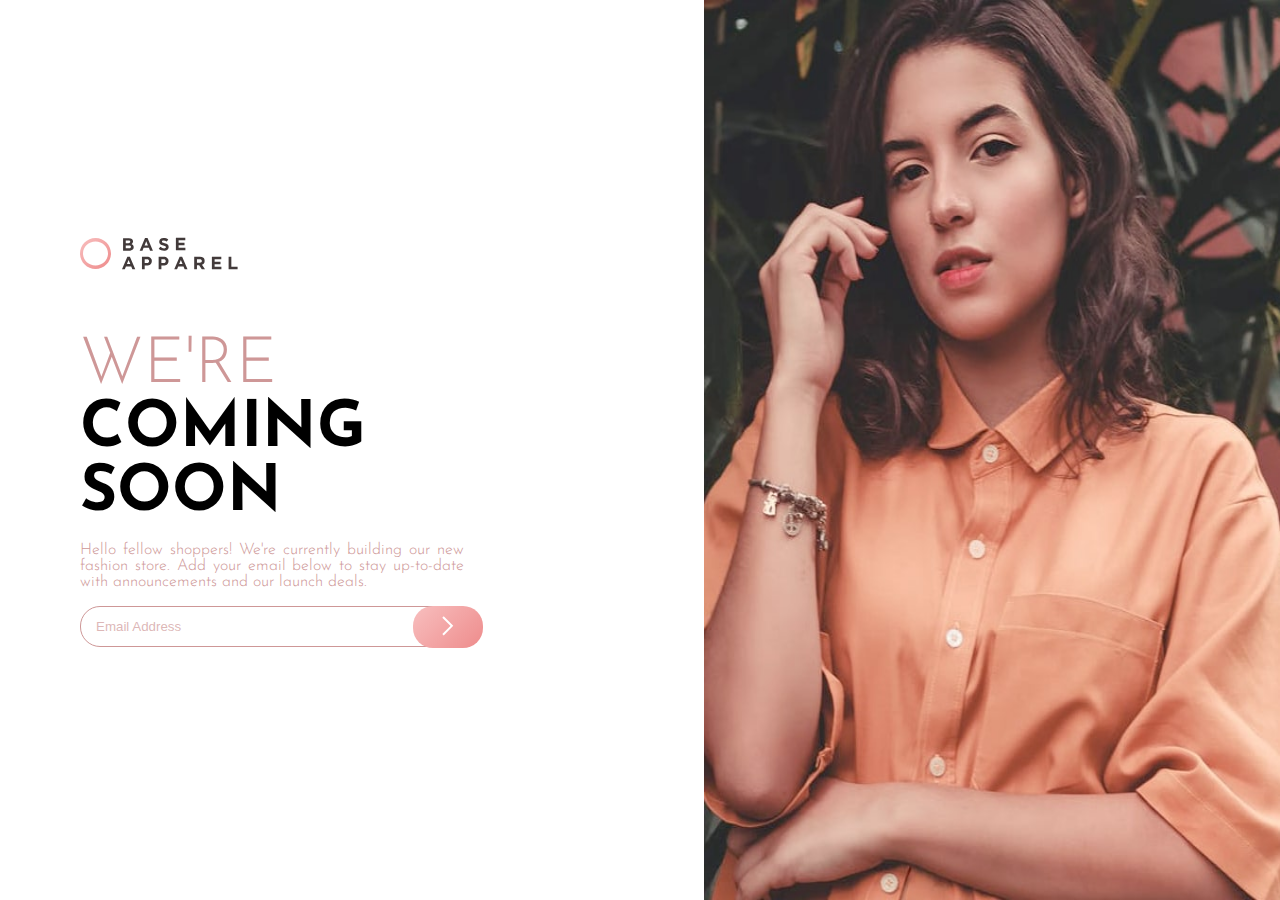
==== base-apparel-coming-soon-master/index.html @ c660d3cc "v1" ====
<!DOCTYPE html>
<html lang="en">
<head>
  <meta charset="UTF-8">
  <meta name="viewport" content="width=device-width, initial-scale=1.0"> <!-- displays site properly based on user's device -->

  <link rel="icon" type="image/png" sizes="32x32" href="./images/favicon-32x32.png">
  <link rel="stylesheet" href="style.css">
  
  <title>Frontend Mentor | Base Apparel coming soon page</title>

</head>
<body>


    <main>
      <div class="text">
        <img src="images/logo.svg" alt="logo">
        <h1><span>WE'RE</span> <br> COMING <br> SOON</h1>
        <p>
          Hello fellow shoppers! We're currently building our new fashion store.
          Add your email below to stay up-to-date with announcements and our launch deals.
        </p>
        <form class="buttonText">
          <label for="email" class="inputText">
            <input type="text" id="email" placeholder="Email Address">
            <img src="images/icon-error.svg" alt="error" class="iconError">
            <button id="button"><img src="images/icon-arrow.svg" alt="arrow"></button>
          </label>
        </form>
        <small id="errorEmail">Please provide a valid email</small>
      </div>
      <img src="images/hero-desktop.jpg" alt="imgG">
    </main>

  
  <!-- <footer>
    <p class="attribution">
      Challenge by <a href="https://www.frontendmentor.io?ref=challenge" target="_blank">Frontend Mentor</a>. 
      Coded by <a href="#">Your Name Here</a>.
    </p>
  </footer> -->
</body>
<script src="script.js"></script>
</html>
---- base-apparel-coming-soon-master/style.css ----
@import url('https://fonts.googleapis.com/css2?family=Josefin+Sans:wght@300;400;600&display=swap');

* {
    margin: 0;
    padding: 0;
    box-sizing: border-box;
}

:root {
    --Desaturated-Red: hsl(0, 36%, 70%);
    --Soft-Red: hsl(0, 93%, 68%);
    --Dark-Grayish-Red: hsl(0, 6%, 24%);

    --Font-Josefin: 'Josefin Sans', sans-serif;
}

body {
    font-family: var(--Font-Josefin);
    font-size: 16px;
}

main {
    max-width: 100vw;
    display: flex;
    align-items: center;
}

main > img {
    height: 100vh;
    width: 45vw;
}

.text {
    width: 55vw;
    display: flex;
    flex-direction: column;
    align-items: space-between;
    margin: 2rem 0rem 2rem 5rem;
}

.text > h1 {
    font-size: 4em;
    margin: 4rem 0rem 1rem 0rem;
}

.text > h1 > span {
    color: var(--Desaturated-Red);
    font-weight: 300;
}

.text > p {
    text-align: justify;
    color: var(--Desaturated-Red);
    font-weight: 300;
    max-width: 30vw;
}

.text > img {
    align-self: flex-start;
    order: -1;
    max-width: 100em;
}

.buttonText{
    display: flex;
    align-items: center;
}

.inputText {
    position: relative;
}

.iconError {
    display: none;
    position: absolute;
    bottom: 25px;
    right: 25%;
}

#email {
    margin: 1rem 0rem;
    padding: 12px 15px;
    border-radius: 20px;
    border: 1px solid var(--Desaturated-Red);
    width: 30vw;
}

#email::placeholder{
    color: hsla(0, 36%, 70%, 0.705);
}

#button {
    position: absolute;
    border-radius: 20px;
    width: 70px;
    height: 42px;
    border: none;
    bottom: 15px;
    right: -5%;
    background-image: linear-gradient(135deg, hsl(0, 80%, 86%),hsl(0, 74%, 74%));
}

#button:hover {
    height: 45px;
    cursor: pointer;
}

#button:active {
    background-color: var(--Desaturated-Red);
}

#errorEmail{
    display: none;
    font-size: 10px;
    color: red;
    margin-left: 20px;
}

.attribution { font-size: 11px; text-align: center; }
.attribution a { color: hsl(228, 45%, 44%); }
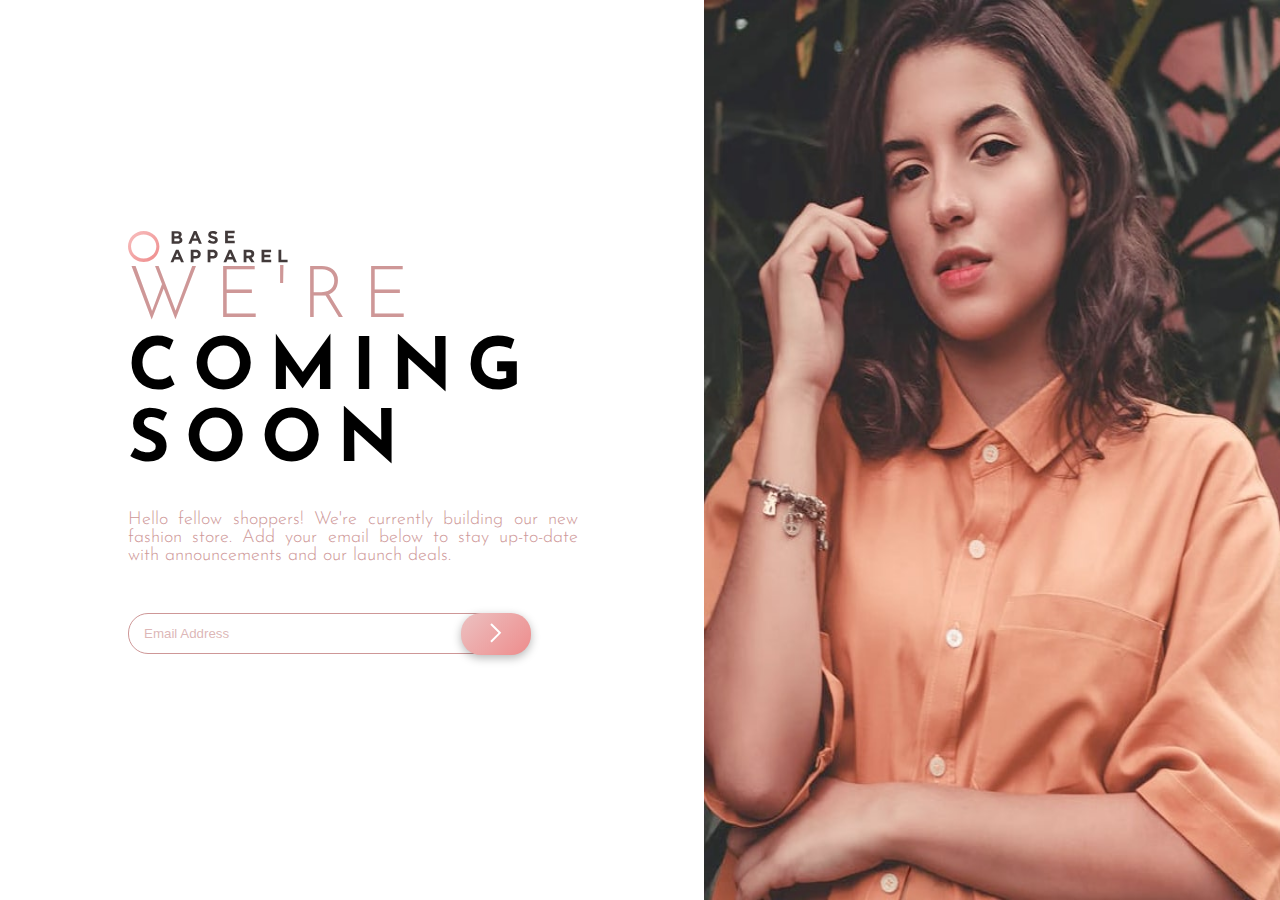
==== commit a88a2156: "v2" ====
--- a/base-apparel-coming-soon-master/index.html
+++ b/base-apparel-coming-soon-master/index.html
@@ -15,7 +15,7 @@
 
     <main>
       <div class="text">
-        <img src="images/logo.svg" alt="logo">
+        <img src="images/logo.svg" alt="logo" class="logo">
         <h1><span>WE'RE</span> <br> COMING <br> SOON</h1>
         <p>
           Hello fellow shoppers! We're currently building our new fashion store.
--- a/base-apparel-coming-soon-master/style.css
+++ b/base-apparel-coming-soon-master/style.css
@@ -16,31 +16,31 @@
 
 body {
     font-family: var(--Font-Josefin);
-    font-size: 16px;
+    font-size: 18px;
 }
 
 main {
     max-width: 100vw;
     display: flex;
+    justify-content: space-between;
     align-items: center;
 }
 
 main > img {
     height: 100vh;
-    width: 45vw;
+    max-width: 45vw;
 }
 
 .text {
-    width: 55vw;
+    max-width: 55vw;
     display: flex;
     flex-direction: column;
-    align-items: space-between;
-    margin: 2rem 0rem 2rem 5rem;
+    margin: 2rem 3rem 2rem 8rem;
 }
 
 .text > h1 {
     font-size: 4em;
-    margin: 4rem 0rem 1rem 0rem;
+    letter-spacing: 15px;
 }
 
 .text > h1 > span {
@@ -52,13 +52,12 @@
     text-align: justify;
     color: var(--Desaturated-Red);
     font-weight: 300;
-    max-width: 30vw;
+    max-width: 450px;
+    margin: 2rem 0rem;
 }
 
-.text > img {
-    align-self: flex-start;
-    order: -1;
-    max-width: 100em;
+.logo {
+    max-width: 10rem;
 }
 
 .buttonText{
@@ -89,6 +88,11 @@
     color: hsla(0, 36%, 70%, 0.705);
 }
 
+#email:focus {
+    outline: 0;
+    border-color: red;
+}
+
 #button {
     position: absolute;
     border-radius: 20px;
@@ -97,16 +101,21 @@
     border: none;
     bottom: 15px;
     right: -5%;
-    background-image: linear-gradient(135deg, hsl(0, 80%, 86%),hsl(0, 74%, 74%));
+    background-image: linear-gradient(135deg, hsla(0, 53%, 84%, 0.993),hsl(0, 74%, 74%));
+    box-shadow: 0px 3px 10px rgba(0, 0, 0, 0.288);
 }
 
 #button:hover {
     height: 45px;
+    bottom: 13px;
     cursor: pointer;
 }
 
 #button:active {
-    background-color: var(--Desaturated-Red);
+    background-image: linear-gradient(135deg, hsla(0, 80%, 86%, 0.568),hsla(0, 74%, 74%, 0.562));
+    width: 75px;
+    height: 50px;
+    bottom: 10px;
 }
 
 #errorEmail{
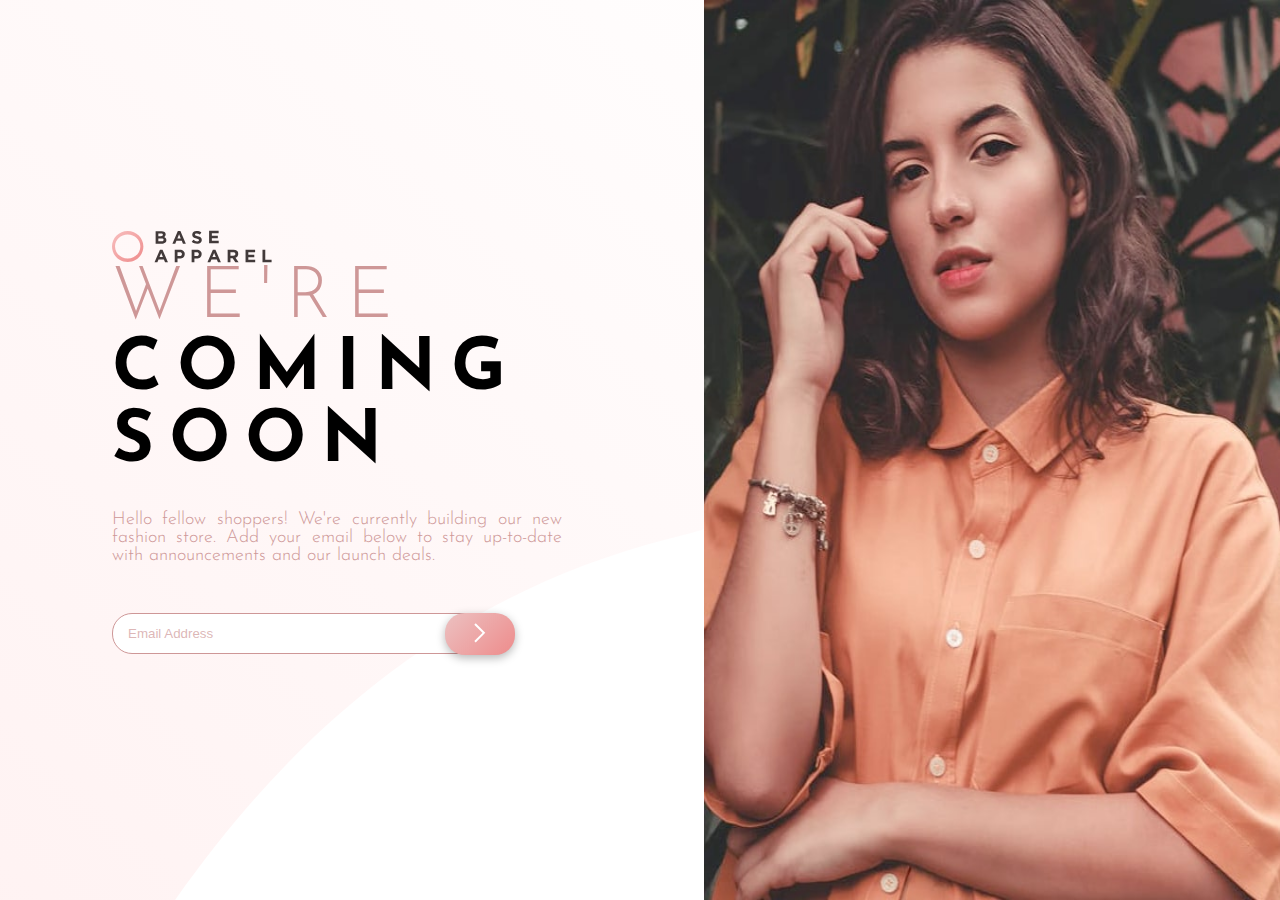
==== commit 3d245eb3: "v3" ====
--- a/base-apparel-coming-soon-master/index.html
+++ b/base-apparel-coming-soon-master/index.html
@@ -11,8 +11,6 @@
 
 </head>
 <body>
-
-
     <main>
       <div class="text">
         <img src="images/logo.svg" alt="logo" class="logo">
@@ -21,19 +19,17 @@
           Hello fellow shoppers! We're currently building our new fashion store.
           Add your email below to stay up-to-date with announcements and our launch deals.
         </p>
-        <form class="buttonText">
+        <form id="buttonText">
           <label for="email" class="inputText">
-            <input type="text" id="email" placeholder="Email Address">
-            <img src="images/icon-error.svg" alt="error" class="iconError">
+            <input type="text" id="email" class="markEmail" placeholder="Email Address">
+            <img src="images/icon-error.svg" alt="error" id="iconError">
             <button id="button"><img src="images/icon-arrow.svg" alt="arrow"></button>
           </label>
         </form>
-        <small id="errorEmail">Please provide a valid email</small>
+        <small id="errorEmail"></small>
       </div>
       <img src="images/hero-desktop.jpg" alt="imgG">
-    </main>
-
-  
+    </main> 
   <!-- <footer>
     <p class="attribution">
       Challenge by <a href="https://www.frontendmentor.io?ref=challenge" target="_blank">Frontend Mentor</a>. 
--- a/base-apparel-coming-soon-master/style.css
+++ b/base-apparel-coming-soon-master/style.css
@@ -20,7 +20,10 @@
 }
 
 main {
+    background-image: url("images/bg-pattern-desktop.svg");
+    background-size: cover;
     max-width: 100vw;
+    min-width: 100vw;
     display: flex;
     justify-content: space-between;
     align-items: center;
@@ -28,14 +31,14 @@
 
 main > img {
     height: 100vh;
-    max-width: 45vw;
+    width: 45vw;
 }
 
 .text {
-    max-width: 55vw;
+    width: 55vw;
     display: flex;
     flex-direction: column;
-    margin: 2rem 3rem 2rem 8rem;
+    margin: 2rem 3rem 2rem 7rem;
 }
 
 .text > h1 {
@@ -60,7 +63,7 @@
     max-width: 10rem;
 }
 
-.buttonText{
+#buttonText{
     display: flex;
     align-items: center;
 }
@@ -69,12 +72,13 @@
     position: relative;
 }
 
-.iconError {
+#iconError {
     display: none;
     position: absolute;
     bottom: 25px;
     right: 25%;
 }
+
 
 #email {
     margin: 1rem 0rem;
@@ -84,13 +88,13 @@
     width: 30vw;
 }
 
+
 #email::placeholder{
     color: hsla(0, 36%, 70%, 0.705);
 }
 
 #email:focus {
     outline: 0;
-    border-color: red;
 }
 
 #button {
@@ -119,7 +123,6 @@
 }
 
 #errorEmail{
-    display: none;
     font-size: 10px;
     color: red;
     margin-left: 20px;
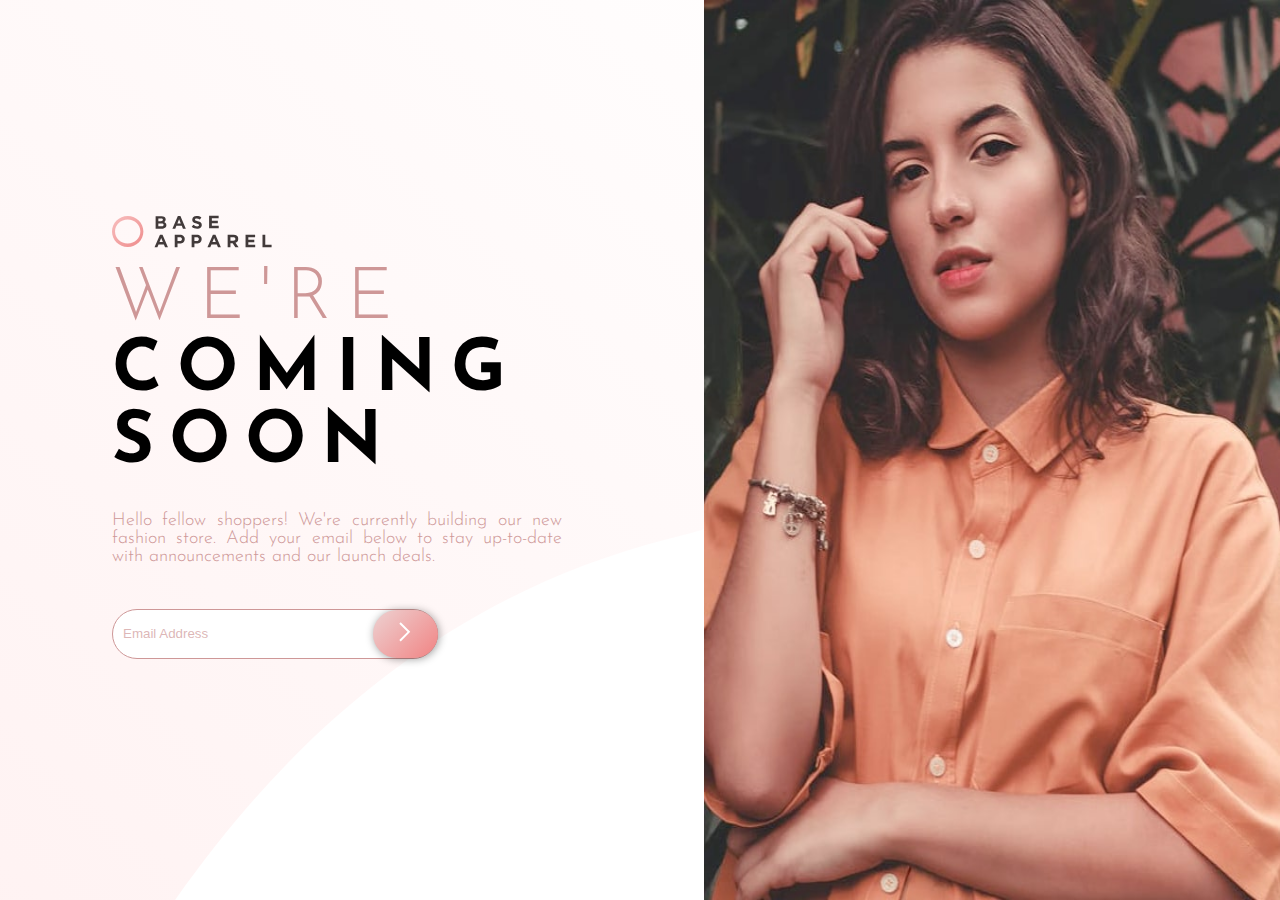
==== commit 973c95cf: "buttonfix" ====
--- a/base-apparel-coming-soon-master/index.html
+++ b/base-apparel-coming-soon-master/index.html
@@ -20,11 +20,9 @@
           Add your email below to stay up-to-date with announcements and our launch deals.
         </p>
         <form id="buttonText">
-          <label for="email" class="inputText">
             <input type="text" id="email" class="markEmail" placeholder="Email Address">
             <img src="images/icon-error.svg" alt="error" id="iconError">
             <button id="button"><img src="images/icon-arrow.svg" alt="arrow"></button>
-          </label>
         </form>
         <small id="errorEmail"></small>
       </div>
--- a/base-apparel-coming-soon-master/style.css
+++ b/base-apparel-coming-soon-master/style.css
@@ -38,7 +38,7 @@
     width: 55vw;
     display: flex;
     flex-direction: column;
-    margin: 2rem 3rem 2rem 7rem;
+    margin: 0rem 3rem 2rem 7rem;
 }
 
 .text > h1 {
@@ -61,31 +61,36 @@
 
 .logo {
     max-width: 10rem;
+    margin: 1rem 0rem;
 }
 
 #buttonText{
     display: flex;
     align-items: center;
+    position: relative;
+    width: 60%;
+    height: 51px;
+    border-radius: 30px;
+    margin: 10px 0px;
 }
 
-.inputText {
-    position: relative;
-}
 
 #iconError {
     display: none;
     position: absolute;
-    bottom: 25px;
+    bottom: 15px;
     right: 25%;
 }
 
 
 #email {
     margin: 1rem 0rem;
-    padding: 12px 15px;
-    border-radius: 20px;
+    border-radius: 30px;
     border: 1px solid var(--Desaturated-Red);
-    width: 30vw;
+    width: 100%;
+    height: 50px;
+    padding: 10px;
+    padding: auto;
 }
 
 
@@ -99,27 +104,23 @@
 
 #button {
     position: absolute;
-    border-radius: 20px;
-    width: 70px;
-    height: 42px;
+    border-radius: 30px;
+    width: 20%;
+    height: 95%;
     border: none;
-    bottom: 15px;
-    right: -5%;
-    background-image: linear-gradient(135deg, hsla(0, 53%, 84%, 0.993),hsl(0, 74%, 74%));
-    box-shadow: 0px 3px 10px rgba(0, 0, 0, 0.288);
+    top: 3%;
+    right: 0.1%;
+    background-image: linear-gradient(135deg, hsla(0, 53%, 84%, 0.63),hsl(0, 80%, 73%));
+    box-shadow: 1px 1px 8px rgba(0, 0, 0, 0.39);
 }
 
 #button:hover {
-    height: 45px;
-    bottom: 13px;
     cursor: pointer;
+    background-image: linear-gradient(135deg, hsl(0, 80%, 73%),hsla(0, 53%, 84%, 0.63));
 }
 
 #button:active {
     background-image: linear-gradient(135deg, hsla(0, 80%, 86%, 0.568),hsla(0, 74%, 74%, 0.562));
-    width: 75px;
-    height: 50px;
-    bottom: 10px;
 }
 
 #errorEmail{
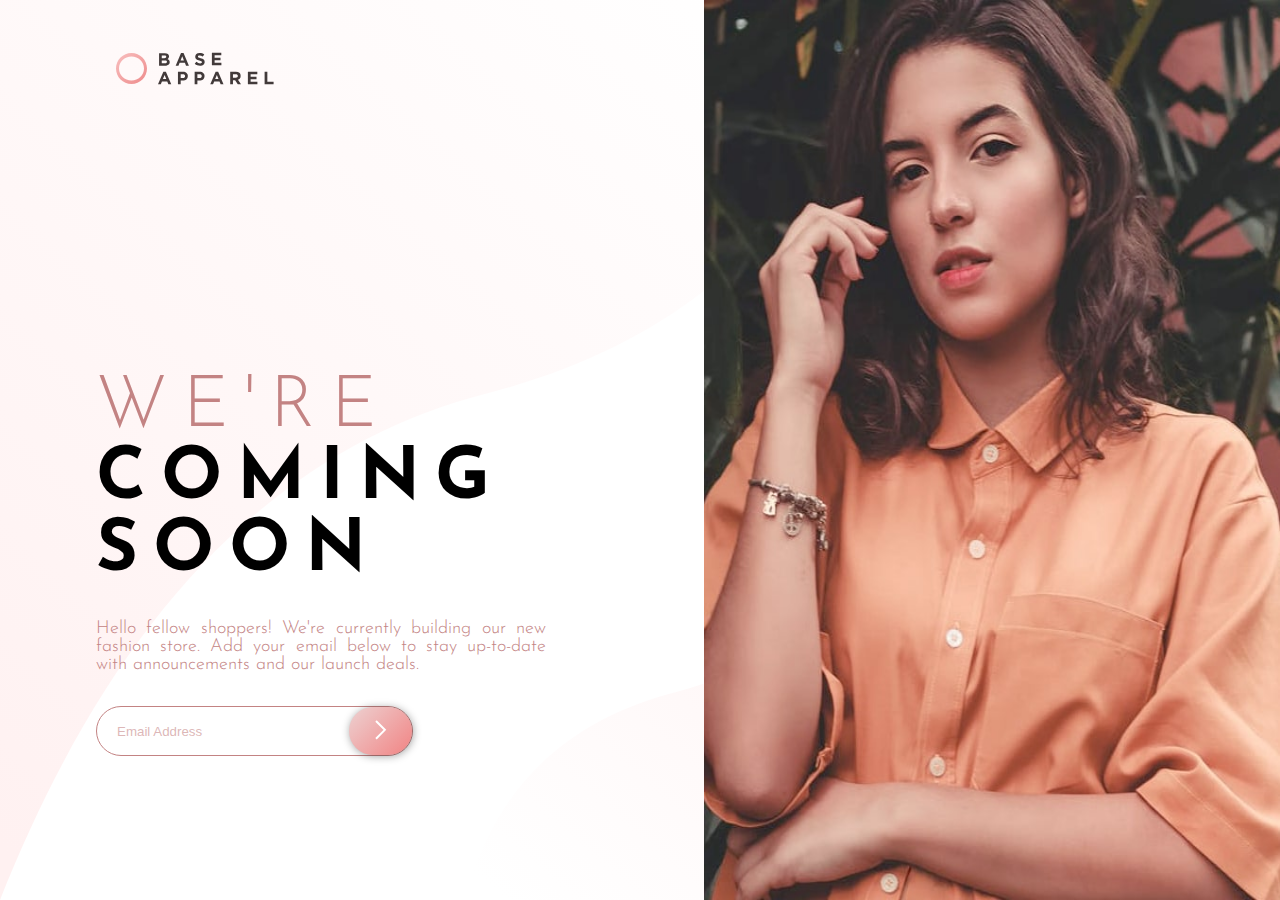
==== commit d8848cf1: "fixMain" ====
--- a/base-apparel-coming-soon-master/index.html
+++ b/base-apparel-coming-soon-master/index.html
@@ -14,17 +14,19 @@
     <main>
       <div class="text">
         <img src="images/logo.svg" alt="logo" class="logo">
-        <h1><span>WE'RE</span> <br> COMING <br> SOON</h1>
-        <p>
-          Hello fellow shoppers! We're currently building our new fashion store.
-          Add your email below to stay up-to-date with announcements and our launch deals.
-        </p>
-        <form id="buttonText">
-            <input type="text" id="email" class="markEmail" placeholder="Email Address">
-            <img src="images/icon-error.svg" alt="error" id="iconError">
-            <button id="button"><img src="images/icon-arrow.svg" alt="arrow"></button>
-        </form>
-        <small id="errorEmail"></small>
+        <div class="container">
+          <h1><span>WE'RE</span> <br> COMING <br> SOON</h1>
+          <p>
+            Hello fellow shoppers! We're currently building our new fashion store.
+            Add your email below to stay up-to-date with announcements and our launch deals.
+          </p>
+          <form id="buttonText">
+              <input type="text" id="email" class="markEmail" placeholder="Email Address">
+              <img src="images/icon-error.svg" alt="error" id="iconError">
+              <button id="button"><img src="images/icon-arrow.svg" alt="arrow"></button>
+          </form>
+          <small id="errorEmail"></small>
+        </div>
       </div>
       <img src="images/hero-desktop.jpg" alt="imgG">
     </main> 
--- a/base-apparel-coming-soon-master/style.css
+++ b/base-apparel-coming-soon-master/style.css
@@ -7,7 +7,7 @@
 }
 
 :root {
-    --Desaturated-Red: hsl(0, 36%, 70%);
+    --Desaturated-Red: hsl(0, 35%, 64%);
     --Soft-Red: hsl(0, 93%, 68%);
     --Dark-Grayish-Red: hsl(0, 6%, 24%);
 
@@ -20,12 +20,10 @@
 }
 
 main {
-    background-image: url("images/bg-pattern-desktop.svg");
-    background-size: cover;
-    max-width: 100vw;
-    min-width: 100vw;
+    width: 100vw;
+    height: 100vh;
     display: flex;
-    justify-content: space-between;
+    justify-content: center;
     align-items: center;
 }
 
@@ -35,23 +33,28 @@
 }
 
 .text {
+    background-image: url("images/bg-pattern-desktop.svg");
+    background-repeat: no-repeat;
+    background-size: cover;
     width: 55vw;
+    height: 100vh;
     display: flex;
+    justify-content: space-between;
     flex-direction: column;
-    margin: 0rem 3rem 2rem 7rem;
+    padding: 2rem 2rem 0rem 6rem;
 }
 
-.text > h1 {
+.text > .container > h1 {
     font-size: 4em;
     letter-spacing: 15px;
 }
 
-.text > h1 > span {
+.text > .container > h1 > span {
     color: var(--Desaturated-Red);
     font-weight: 300;
 }
 
-.text > p {
+.text > .container > p {
     text-align: justify;
     color: var(--Desaturated-Red);
     font-weight: 300;
@@ -59,16 +62,21 @@
     margin: 2rem 0rem;
 }
 
+.container {
+    margin-bottom: 20%;
+}
+
 .logo {
     max-width: 10rem;
-    margin: 1rem 0rem;
+    align-self: flex-start;
+    margin: 20px;
 }
 
 #buttonText{
     display: flex;
     align-items: center;
     position: relative;
-    width: 60%;
+    width: 55%;
     height: 51px;
     border-radius: 30px;
     margin: 10px 0px;
@@ -89,8 +97,7 @@
     border: 1px solid var(--Desaturated-Red);
     width: 100%;
     height: 50px;
-    padding: 10px;
-    padding: auto;
+    padding: 20px;
 }
 
 
@@ -108,7 +115,7 @@
     width: 20%;
     height: 95%;
     border: none;
-    top: 3%;
+    top: 1.9%;
     right: 0.1%;
     background-image: linear-gradient(135deg, hsla(0, 53%, 84%, 0.63),hsl(0, 80%, 73%));
     box-shadow: 1px 1px 8px rgba(0, 0, 0, 0.39);
@@ -121,6 +128,11 @@
 
 #button:active {
     background-image: linear-gradient(135deg, hsla(0, 80%, 86%, 0.568),hsla(0, 74%, 74%, 0.562));
+    height: 100%;
+    top: 0;
+    width: 21%;
+    right: -1%;
+    box-shadow: 2px 2px 8px rgba(0, 0, 0, 0.384);
 }
 
 #errorEmail{
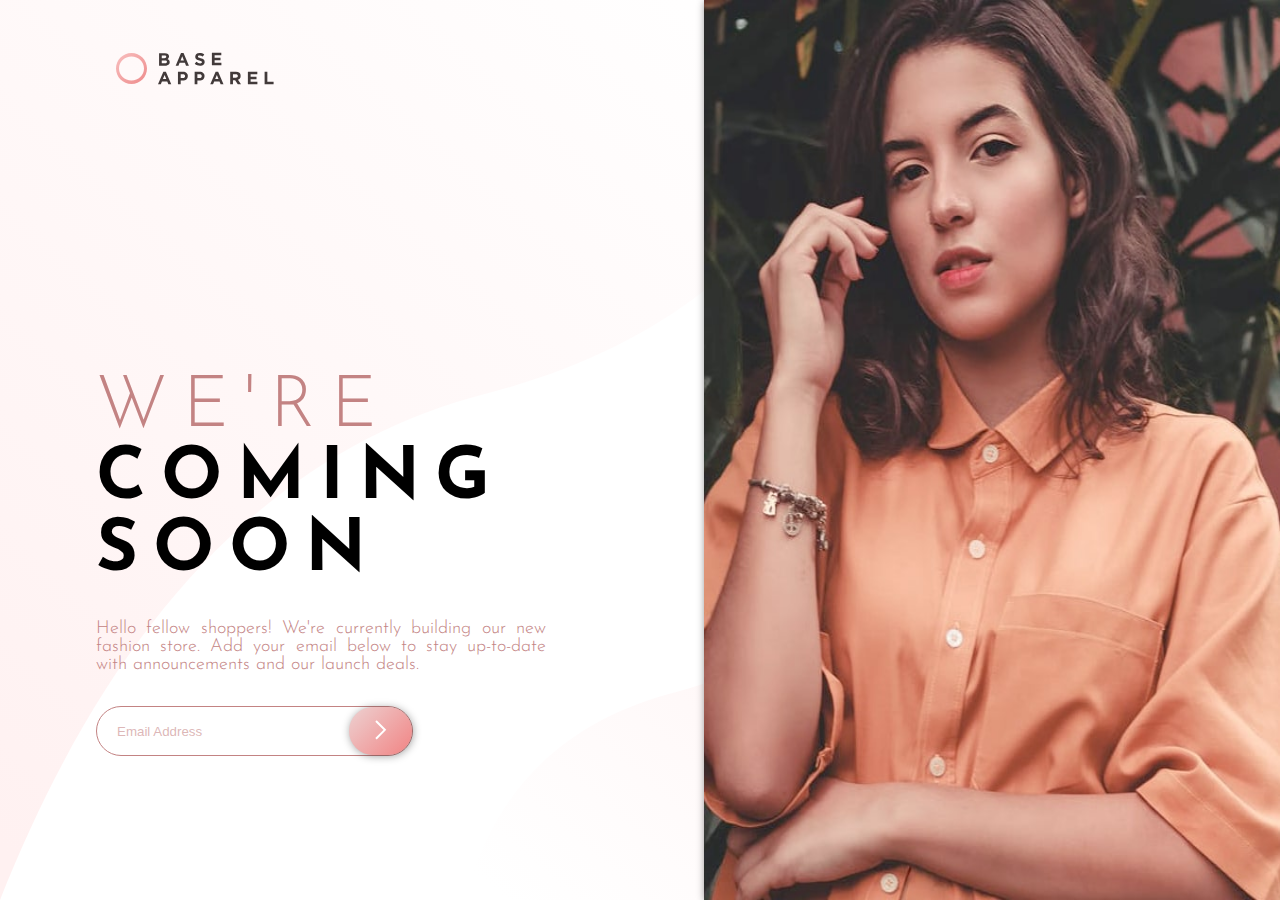
==== commit 26019e0e: "finalv1" ====
--- a/base-apparel-coming-soon-master/index.html
+++ b/base-apparel-coming-soon-master/index.html
@@ -14,6 +14,7 @@
     <main>
       <div class="text">
         <img src="images/logo.svg" alt="logo" class="logo">
+        <img src="images/hero-mobile.jpg" alt="imgP" class="imgMobile">
         <div class="container">
           <h1><span>WE'RE</span> <br> COMING <br> SOON</h1>
           <p>
@@ -28,7 +29,7 @@
           <small id="errorEmail"></small>
         </div>
       </div>
-      <img src="images/hero-desktop.jpg" alt="imgG">
+      <img src="images/hero-desktop.jpg" alt="imgG" class="imgDesktop">
     </main> 
   <!-- <footer>
     <p class="attribution">
--- a/base-apparel-coming-soon-master/style.css
+++ b/base-apparel-coming-soon-master/style.css
@@ -27,10 +27,6 @@
     align-items: center;
 }
 
-main > img {
-    height: 100vh;
-    width: 45vw;
-}
 
 .text {
     background-image: url("images/bg-pattern-desktop.svg");
@@ -82,7 +78,6 @@
     margin: 10px 0px;
 }
 
-
 #iconError {
     display: none;
     position: absolute;
@@ -141,5 +136,80 @@
     margin-left: 20px;
 }
 
+.imgDesktop {
+    height: 100vh;
+    width: 45vw;
+    box-shadow: 1px 1px 8px rgba(0, 0, 0, 0.473);
+}
+
+.imgMobile {
+    display: none;
+}
+
+
 .attribution { font-size: 11px; text-align: center; }
-.attribution a { color: hsl(228, 45%, 44%); }+.attribution a { color: hsl(228, 45%, 44%); }
+
+
+@media(max-width: 912px) {
+
+    main {
+        flex-direction: column;
+        height: 100vh;
+        width: 100vw;
+    }
+
+    .text {
+        height: 100vh;
+        width: 100vw;
+        padding: 0rem 0rem;
+        align-items: center;
+        margin: 0rem 0rem;
+    }
+
+    .logo{
+        margin: 2rem;
+    }
+
+    .container {
+        display: flex;
+        flex-direction: column;
+        justify-content: center;
+        align-items: center;
+        width: 100vw;
+    }
+
+    .text > .container > h1 {
+        font-size: 3em;
+        text-align: center;
+        padding: 0rem 0rem;
+        margin-top: 3rem;
+    }
+
+    .text > .container > p {
+        max-width: 300px;
+        text-align: center;
+        margin: 2rem 0rem;
+    }
+
+    #buttonText {
+        width: 90%;
+        margin-top: 2rem;
+    }
+
+    .imgDesktop {
+        display: none;
+    }
+
+    .imgMobile {
+        display: block;
+        width: 100vw;
+        height: 100%;
+    }
+
+    #errorEmail {
+        padding-left: 2rem;
+        padding-bottom: 1rem;
+        align-self: flex-start;
+    }
+}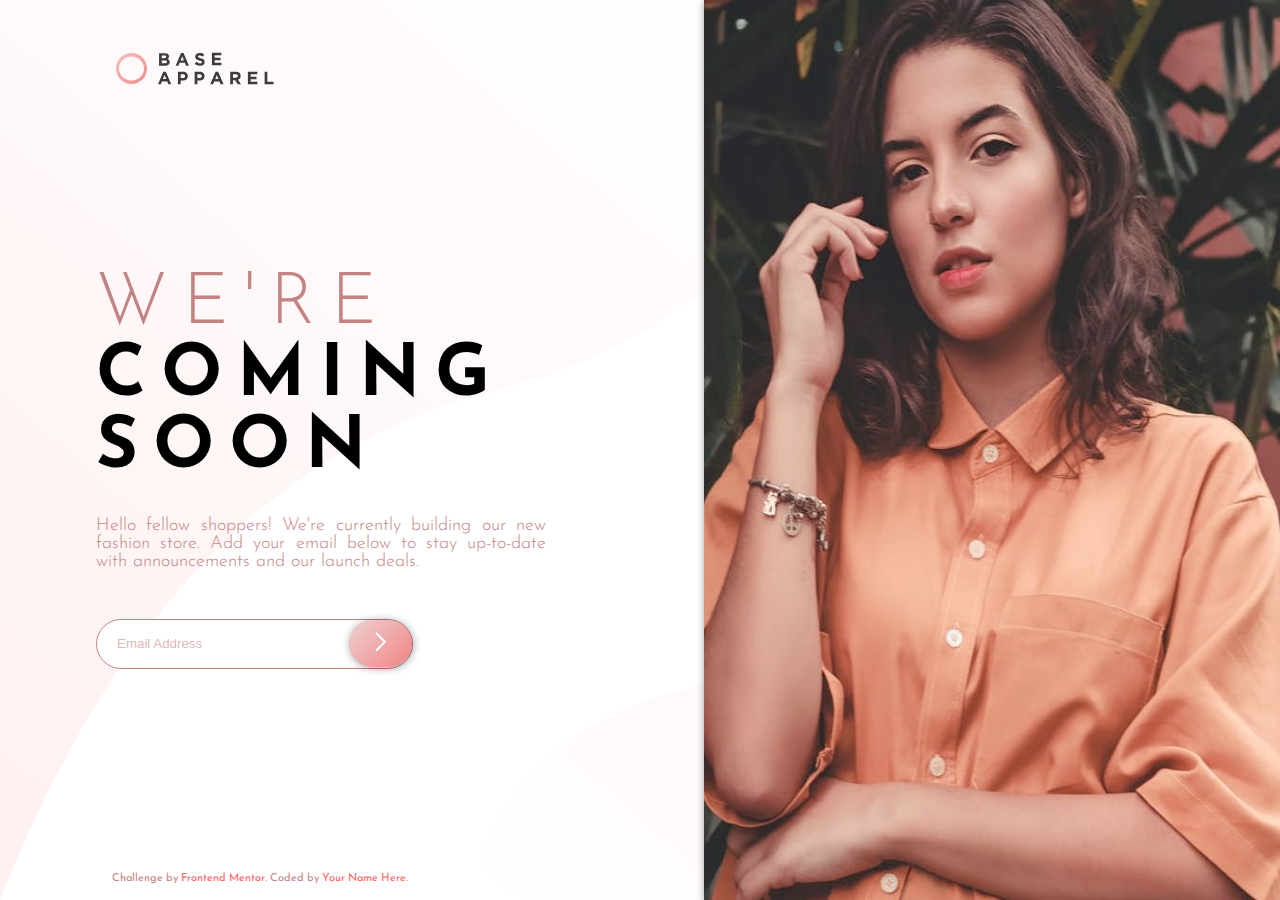
==== commit c62882e2: "stylefix" ====
--- a/base-apparel-coming-soon-master/index.html
+++ b/base-apparel-coming-soon-master/index.html
@@ -28,15 +28,15 @@
           </form>
           <small id="errorEmail"></small>
         </div>
+        <p class="attribution">
+          Challenge by <a href="https://www.frontendmentor.io?ref=challenge" target="_blank">Frontend Mentor</a>. 
+          Coded by <a href="#">Your Name Here</a>.
       </div>
       <img src="images/hero-desktop.jpg" alt="imgG" class="imgDesktop">
     </main> 
-  <!-- <footer>
-    <p class="attribution">
-      Challenge by <a href="https://www.frontendmentor.io?ref=challenge" target="_blank">Frontend Mentor</a>. 
-      Coded by <a href="#">Your Name Here</a>.
+  <footer>
     </p>
-  </footer> -->
+  </footer>
 </body>
 <script src="script.js"></script>
 </html>--- a/base-apparel-coming-soon-master/style.css
+++ b/base-apparel-coming-soon-master/style.css
@@ -43,6 +43,7 @@
 .text > .container > h1 {
     font-size: 4em;
     letter-spacing: 15px;
+    margin-top: 2rem;
 }
 
 .text > .container > h1 > span {
@@ -56,10 +57,11 @@
     font-weight: 300;
     max-width: 450px;
     margin: 2rem 0rem;
+    padding-bottom: 1rem;
 }
 
 .container {
-    margin-bottom: 20%;
+    margin-bottom: 5%;
 }
 
 .logo {
@@ -73,7 +75,7 @@
     align-items: center;
     position: relative;
     width: 55%;
-    height: 51px;
+    height: 50px;
     border-radius: 30px;
     margin: 10px 0px;
 }
@@ -110,7 +112,7 @@
     width: 20%;
     height: 95%;
     border: none;
-    top: 1.9%;
+    top: 2.2%;
     right: 0.1%;
     background-image: linear-gradient(135deg, hsla(0, 53%, 84%, 0.63),hsl(0, 80%, 73%));
     box-shadow: 1px 1px 8px rgba(0, 0, 0, 0.39);
@@ -147,8 +149,23 @@
 }
 
 
-.attribution { font-size: 11px; text-align: center; }
-.attribution a { color: hsl(228, 45%, 44%); }
+.attribution {
+    color: var(--Desaturated-Red);
+    padding: 1rem;
+    font-size: 11px; 
+    text-align: center;
+    align-self: flex-start;
+
+
+ }
+.attribution a { 
+    color: var(--Soft-Red);
+    text-decoration: none;
+ }
+
+ .attribution a:hover {
+    text-decoration: underline;
+ }
 
 
 @media(max-width: 912px) {
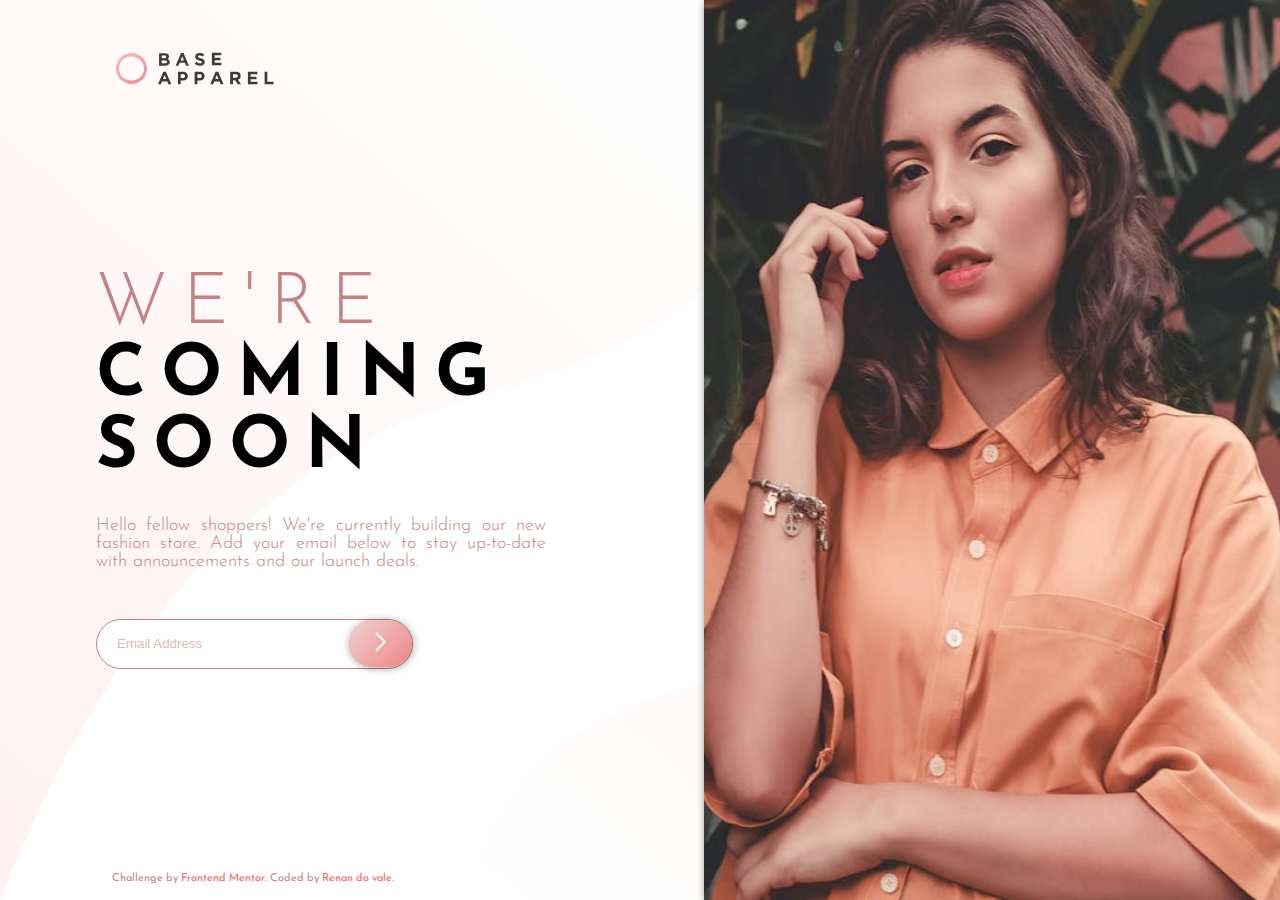
==== commit ceeaad46: "Update index.html" ====
--- a/base-apparel-coming-soon-master/index.html
+++ b/base-apparel-coming-soon-master/index.html
@@ -30,7 +30,7 @@
         </div>
         <p class="attribution">
           Challenge by <a href="https://www.frontendmentor.io?ref=challenge" target="_blank">Frontend Mentor</a>. 
-          Coded by <a href="#">Your Name Here</a>.
+          Coded by <a href="https://github.com/Renan-do-vale" target="_blank">Renan do vale</a>.
       </div>
       <img src="images/hero-desktop.jpg" alt="imgG" class="imgDesktop">
     </main> 
